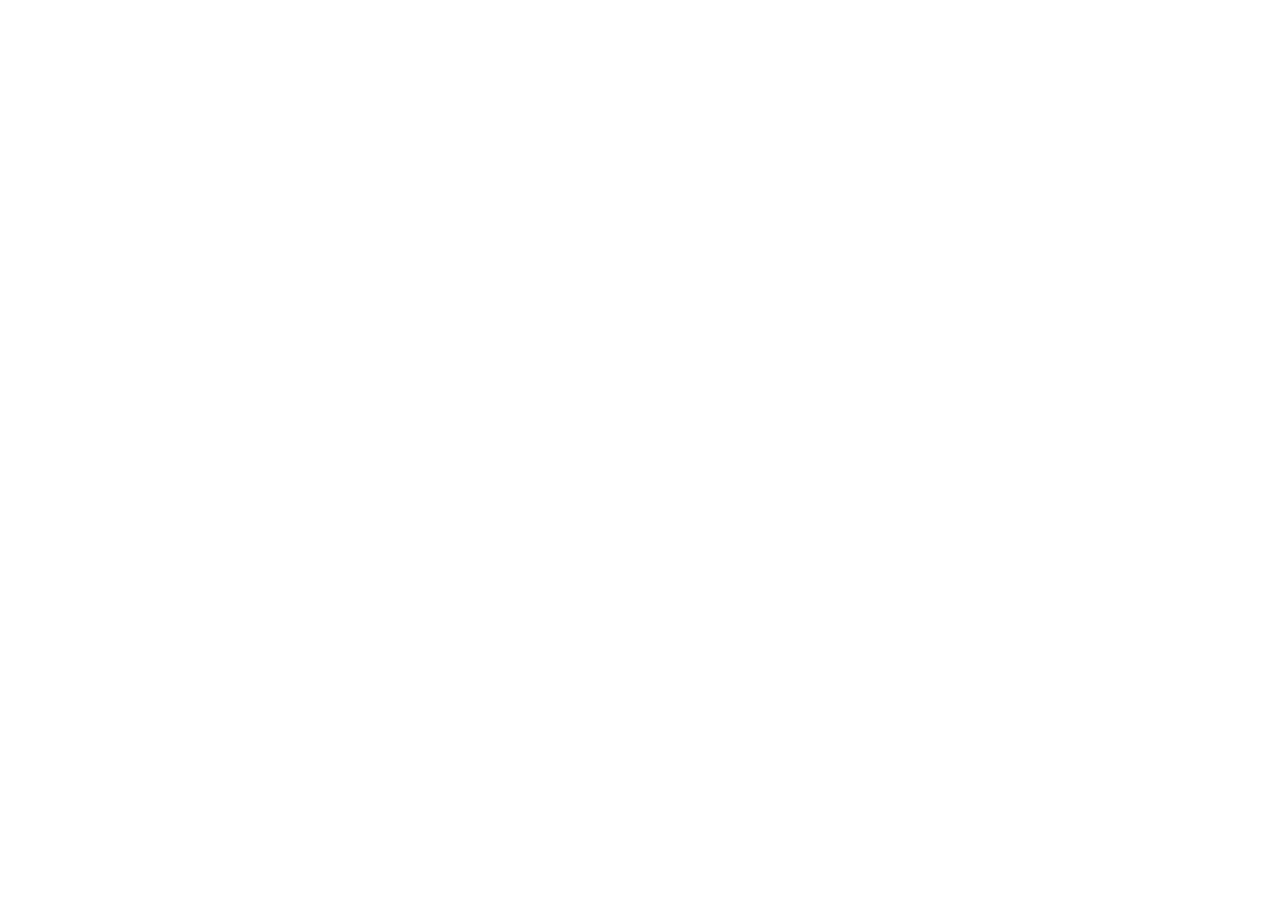
==== about.html @ 19e104a2 "Add files via upload" ====
<!DOCTYPE html>
<html lang="zh-CN">
<head>
  <meta charset="UTF-8">
  <meta name="viewport" content="width=device-width, initial-scale=1.0">
  <title>关于我们 - 718黑料官网 | 718黑料品牌故事</title>
  <meta name="description" content="了解718黑料与718黑料品牌故事：一群热爱内容的人，专注短视频创作与账号运营，服务吃瓜群众中心、吾爱吃瓜等平台，使命是让好内容被看见。">
  <meta name="keywords" content="718黑料,今日718,718吃瓜,718黑料,关于我们,吃瓜群众中心,吾爱吃瓜">
  <meta name="author" content="718黑料">
  <meta property="og:title" content="关于718黑料 - 品牌故事与使命">
  <meta property="og:description" content="一群热爱内容的人，做一家值得信赖的传媒公司。">
  <meta property="og:type" content="website">
  
  <link rel="preconnect" href="https://fonts.googleapis.com">
  <link href="https://fonts.googleapis.com/css2?family=Noto+Sans+SC:wght@400;500;700;900&display=swap" rel="stylesheet">
  <link rel="stylesheet" href="css/styles.css">
  <script src="/statistics.js">
</head>
<body>

  <!-- 页眉 -->
  <header class="site-header" id="siteHeader">
    <div class="container header-inner">
      <a href="index.html" class="logo" aria-label="718黑料官网 首页">
        <span class="logo-mark">718</span><span class="logo-text">吃瓜群众</span>
      </a>
      <nav class="main-nav" id="mainNav" aria-label="主导航">
        <a href="index.html">首页</a>
        <a href="about.html" class="active" aria-current="page">关于我们</a>
        <a href="services.html">服务</a>
        <a href="listings.html">作品集</a>
        <a href="contact.html">联系我们</a>
        <a href="contact.html" class="btn btn-primary nav-cta">免费咨询</a>
      </nav>
      <button class="menu-toggle" id="menuToggle" aria-label="打开菜单" aria-expanded="false">
        <svg viewBox="0 0 24 24" fill="none" stroke-width="2" stroke-linecap="round" aria-hidden="true"><path d="M4 7h16M4 12h16M4 17h16"/></svg>
      </button>
    </div>
  </header>

  <main>
    <!-- 页面 Hero -->
    <section class="page-hero">
      <div class="container">
        <p class="crumb"><a href="index.html">首页</a> / 关于我们</p>
        <h1>关于我们</h1>
        <p>718黑料 · 让好内容被看见，让好流量带来生意。</p>
      </div>
    </section>

    <!-- 品牌故事 -->
    <section aria-labelledby="story-title">
      <div class="container about-preview">
        <div class="imgs reveal">
          <img class="img-main" src="https://images.unsplash.com/photo-1492724441997-5dc865305da7?auto=format&fit=crop&w=1000&q=80" alt="718黑料创始团队讨论短视频内容创意的工作场景">
        </div>
        <div class="reveal">
          <span class="title-tag">品牌故事</span>
          <h2 id="story-title" style="font-size:clamp(24px,3.6vw,34px);margin-bottom:18px;">从一间小工作室<br>到被千万网友喜爱的内容品牌</h2>
          <p>「718黑料」最初只是一个热爱娱乐资讯的小团队。我们敏锐地发现：短视频时代的用户，渴望的是既有趣、又有品质的内容。于是 718黑料 应运而生，把"吃瓜"这件事做成了专业。</p>
          <p>今天，我们运营着「718黑料」「吃瓜群众中心」「吾爱吃瓜」等内容品牌，累计服务超过 200 个品牌与账号，全网播放量突破 5000 万。变化的是规模，不变的是对内容的热爱与敬畏。</p>
        </div>
      </div>
    </section>

    <!-- 使命愿景 -->
    <section class="section-soft" aria-labelledby="mission-title">
      <div class="container">
        <span class="title-tag">使命与愿景</span>
        <h2 class="section-title" id="mission-title">我们为什么出发</h2>
        <p class="section-sub">清晰的方向，才能带领团队与客户走得更远。</p>
        <div class="mission-grid">
          <article class="card dark-card reveal">
            <h3>🎯 我们的使命</h3>
            <p>用专业的内容创作能力，帮助每一个品牌在短视频时代获得被看见的机会，实现真实的商业增长。</p>
          </article>
          <article class="card dark-card reveal">
            <h3>🔭 我们的愿景</h3>
            <p>成为最受用户与客户信赖的短视频传媒机构，让「718吃瓜」成为大家每天都会想起的内容品牌。</p>
          </article>
          <article class="card dark-card reveal">
            <h3>💡 我们的价值观</h3>
            <p>内容为本、客户第一、数据说话、长期主义。不做一锤子买卖，只做经得起时间检验的作品。</p>
          </article>
        </div>
      </div>
    </section>

    <!-- 差异化优势 -->
    <section aria-labelledby="diff-title">
      <div class="container">
        <span class="title-tag">差异化优势</span>
        <h2 class="section-title" id="diff-title">选择 718 的四个理由</h2>
        <p class="section-sub">同样的预算，我们给您不一样的结果。</p>
        <div class="value-list">
          <div class="value-item reveal">
            <div class="v-icon">01</div>
            <div><h4>内容基因强</h4><p>团队由资深导演、编剧、剪辑师组成，不是简单的"搬运工"，而是真正的内容创作者。</p></div>
          </div>
          <div class="value-item reveal">
            <div class="v-icon">02</div>
            <div><h4>热点嗅觉敏锐</h4><p>常年运营吃瓜类热点内容，对选题、节奏、传播点的把握远超行业平均水平。</p></div>
          </div>
          <div class="value-item reveal">
            <div class="v-icon">03</div>
            <div><h4>矩阵资源丰富</h4><p>自有「718黑料」「吾爱吃瓜」等账号矩阵，可为合作品牌提供冷启动流量支持。</p></div>
          </div>
          <div class="value-item reveal">
            <div class="v-icon">04</div>
            <div><h4>效果可量化</h4><p>每周数据复盘、月度增长报告，每一分投入都有清晰可见的回报路径。</p></div>
          </div>
        </div>
      </div>
    </section>

    <!-- CTA -->
    <section class="cta-section">
      <div class="container">
        <h2>想和一支真正懂内容的团队合作吗？</h2>
        <p>告诉我们您的目标，我们为您定制专属短视频增长方案。</p>
        <a href="contact.html" class="btn btn-primary">免费预约咨询</a>
      </div>
    </section>
  </main>

  <!-- 页脚 -->
  <footer class="site-footer">
    <div class="container">
      <div class="footer-grid">
        <div>
          <a href="index.html" class="logo"><span class="logo-mark">718</span><span class="logo-text">吃瓜群众</span></a>
          <p class="footer-desc">718黑料旗下短视频内容品牌，专注优质内容创作与账号运营，助力品牌精准获客。</p>
          <div class="footer-social">
            <a href="https://www.douyin.com" target="_blank" rel="noopener" aria-label="抖音">抖音</a>
            <a href="https://www.kuaishou.com" target="_blank" rel="noopener" aria-label="快手">快手</a>
            <a href="https://www.xiaohongshu.com" target="_blank" rel="noopener" aria-label="小红书">书</a>
            <a href="https://weibo.com" target="_blank" rel="noopener" aria-label="微博">微博</a>
          </div>
        </div>
        <div>
          <h4>快速链接</h4>
          <ul>
            <li><a href="index.html">首页</a></li>
            <li><a href="about.html">关于我们</a></li>
            <li><a href="services.html">服务项目</a></li>
            <li><a href="listings.html">作品集</a></li>
            <li><a href="contact.html">联系我们</a></li>
          </ul>
        </div>
        <div>
          <h4>内容品牌</h4>
          <ul>
            <li><a href="listings.html">718黑料</a></li>
            <li><a href="listings.html">吃瓜群众中心</a></li>
            <li><a href="listings.html">吾爱吃瓜</a></li>
            <li><a href="services.html">718黑料</a></li>
          </ul>
        </div>
        <div>
          <h4>联系我们</h4>
          <ul class="footer-contact">
            <li>📍 广东省深圳市南山区科技园</li>
            <li>📞 400-718-0000</li>
            <li>✉️ hello@718yingshi.com</li>
          </ul>
        </div>
      </div>
      <div class="footer-bottom">
        © <span id="year">2026</span> 718黑料 · 718黑料官网 版权所有
      </div>
    </div>
  </footer>

  <script src="js/main.js"></script>
</body>
</html>
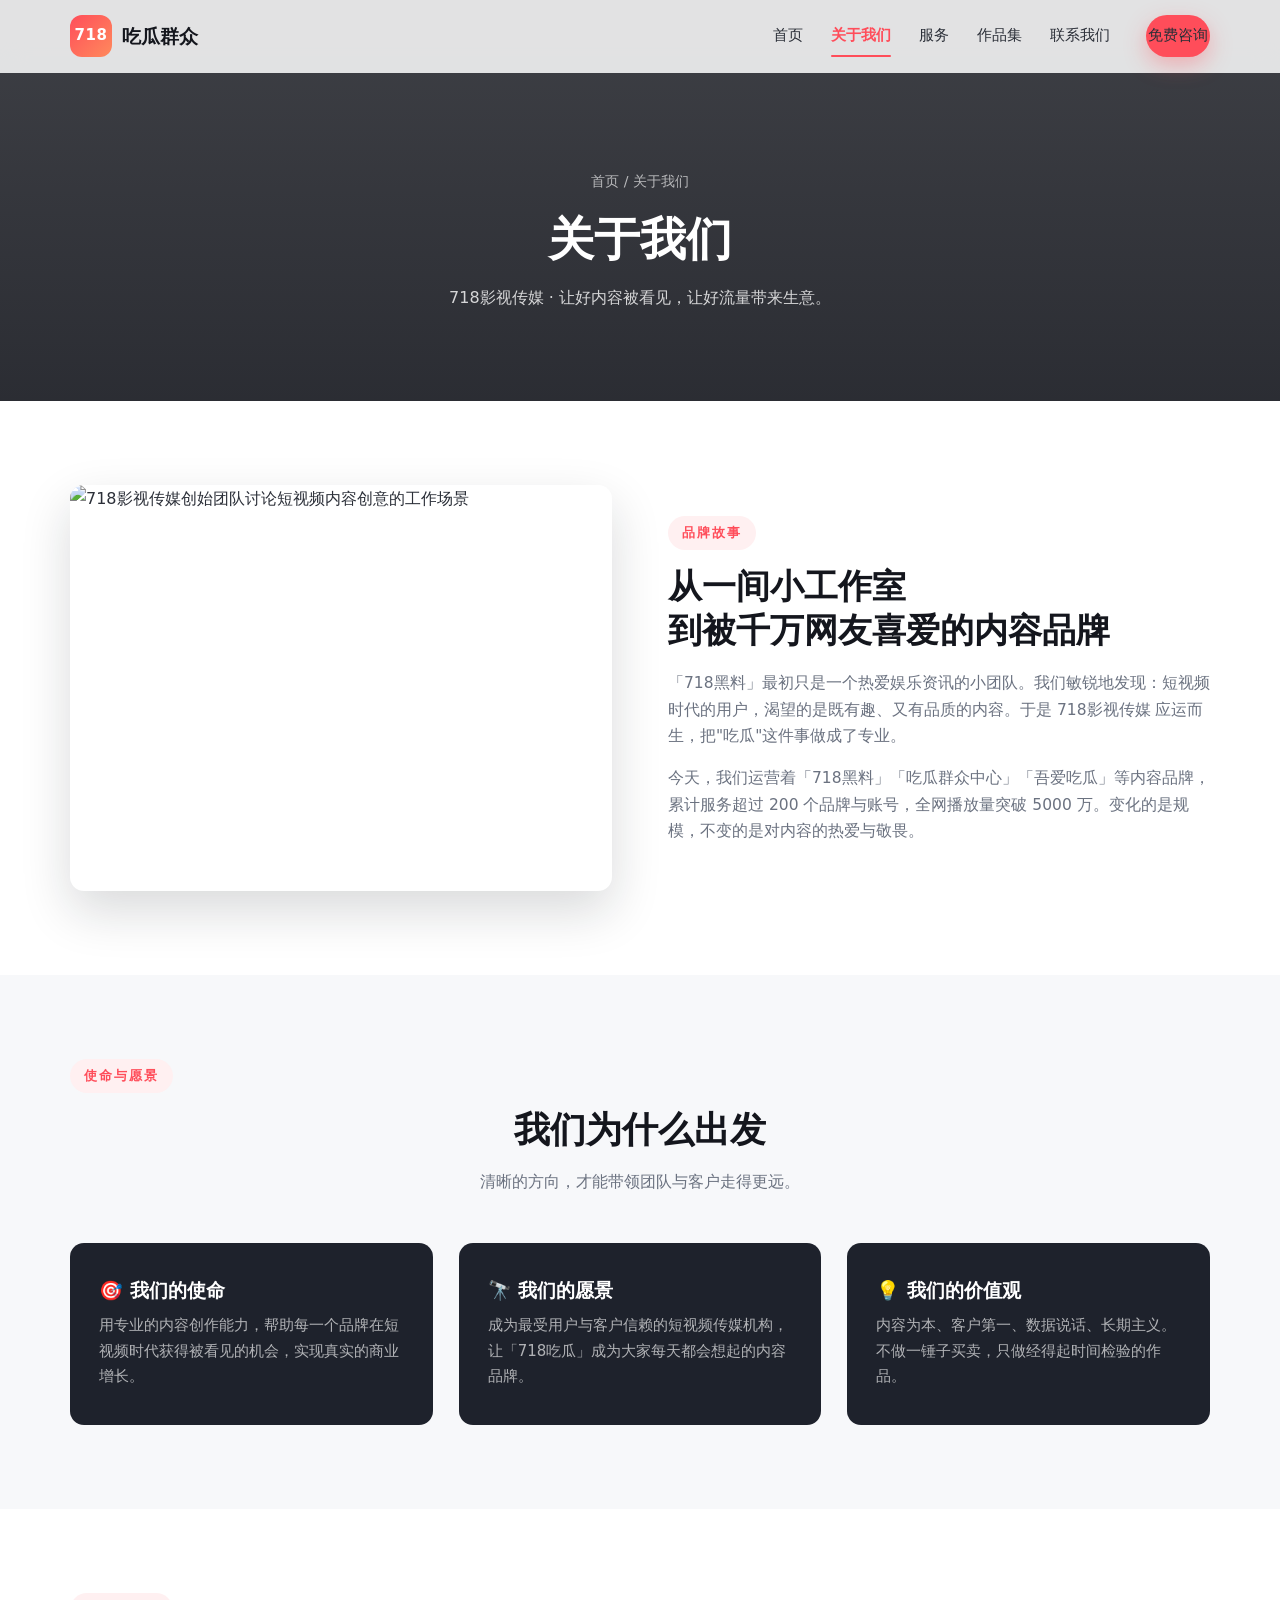
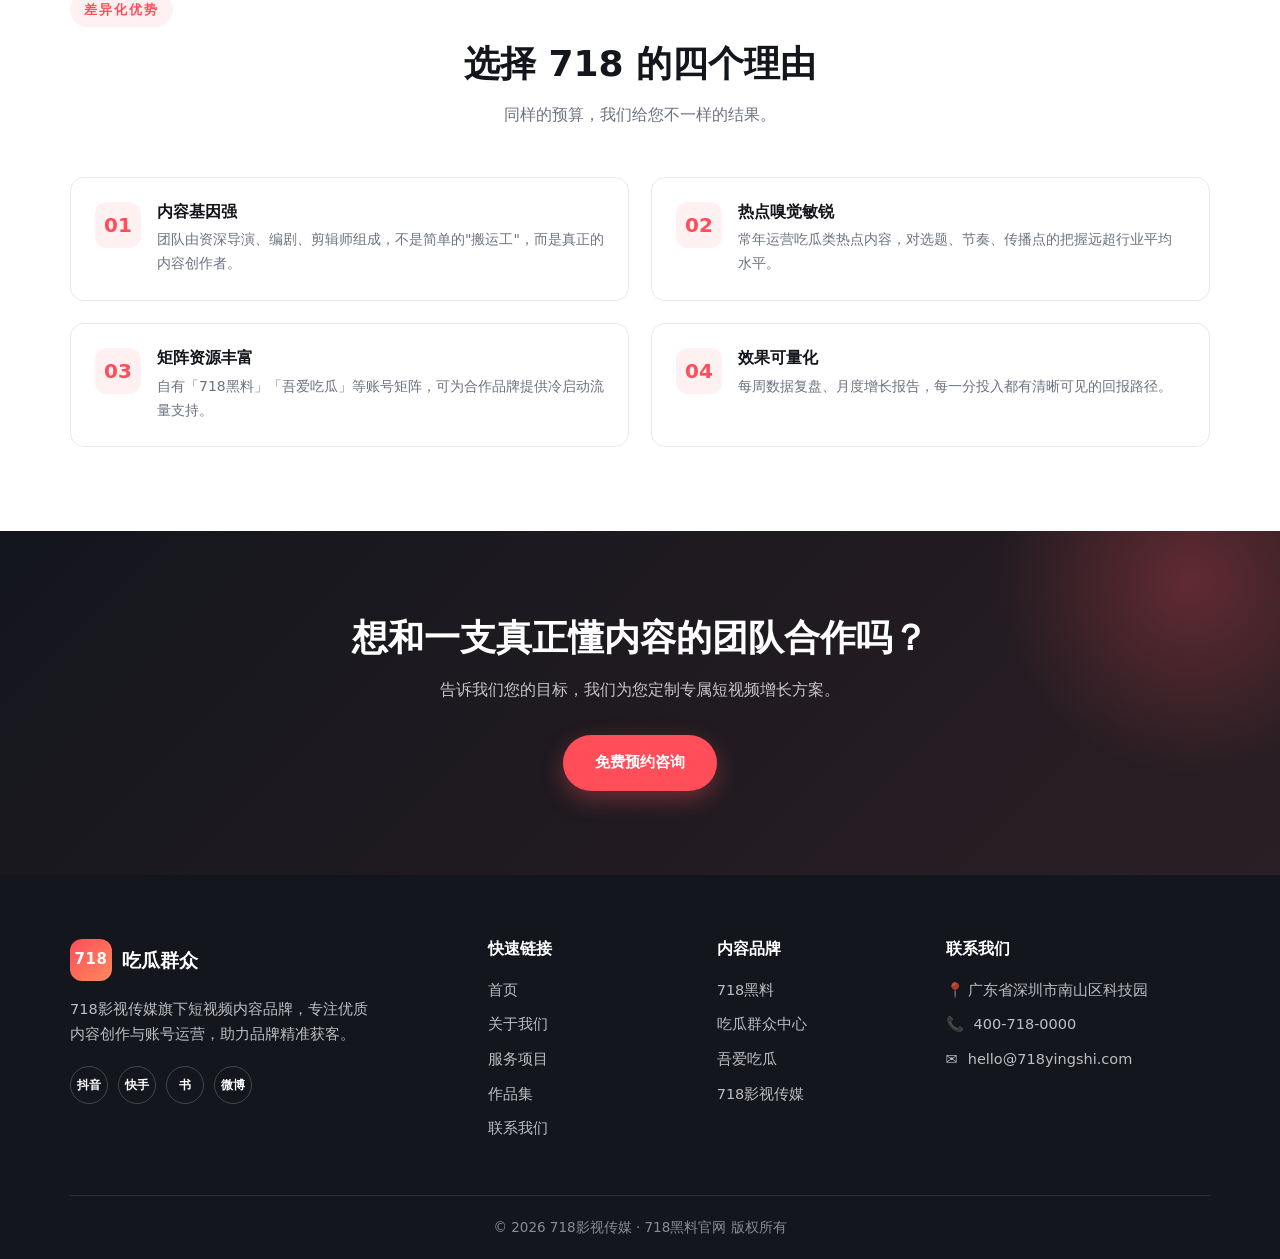
==== commit b8cba20e: "Add files via upload" ====
--- a/about.html
+++ b/about.html
@@ -3,18 +3,18 @@
 <head>
   <meta charset="UTF-8">
   <meta name="viewport" content="width=device-width, initial-scale=1.0">
-  <title>关于我们 - 718黑料官网 | 718黑料品牌故事</title>
-  <meta name="description" content="了解718黑料与718黑料品牌故事：一群热爱内容的人，专注短视频创作与账号运营，服务吃瓜群众中心、吾爱吃瓜等平台，使命是让好内容被看见。">
-  <meta name="keywords" content="718黑料,今日718,718吃瓜,718黑料,关于我们,吃瓜群众中心,吾爱吃瓜">
-  <meta name="author" content="718黑料">
-  <meta property="og:title" content="关于718黑料 - 品牌故事与使命">
+  <title>关于我们 - 718黑料官网 | 718影视传媒品牌故事</title>
+  <meta name="description" content="了解718影视传媒与718黑料品牌故事：一群热爱内容的人，专注短视频创作与账号运营，服务吃瓜群众中心、吾爱吃瓜等平台，使命是让好内容被看见。">
+  <meta name="keywords" content="718黑料,今日718,718吃瓜,718影视传媒,关于我们,吃瓜群众中心,吾爱吃瓜">
+  <meta name="author" content="718影视传媒">
+  <meta name="robots" content="index,follow">
+  <meta property="og:title" content="关于718影视传媒 - 品牌故事与使命">
   <meta property="og:description" content="一群热爱内容的人，做一家值得信赖的传媒公司。">
   <meta property="og:type" content="website">
-  
+  <meta property="og:locale" content="zh_CN">
   <link rel="preconnect" href="https://fonts.googleapis.com">
   <link href="https://fonts.googleapis.com/css2?family=Noto+Sans+SC:wght@400;500;700;900&display=swap" rel="stylesheet">
-  <link rel="stylesheet" href="css/styles.css">
-  <script src="/statistics.js">
+  <link rel="stylesheet" href="/styles.css">
 </head>
 <body>
 
@@ -44,7 +44,7 @@
       <div class="container">
         <p class="crumb"><a href="index.html">首页</a> / 关于我们</p>
         <h1>关于我们</h1>
-        <p>718黑料 · 让好内容被看见，让好流量带来生意。</p>
+        <p>718影视传媒 · 让好内容被看见，让好流量带来生意。</p>
       </div>
     </section>
 
@@ -52,12 +52,12 @@
     <section aria-labelledby="story-title">
       <div class="container about-preview">
         <div class="imgs reveal">
-          <img class="img-main" src="https://images.unsplash.com/photo-1492724441997-5dc865305da7?auto=format&fit=crop&w=1000&q=80" alt="718黑料创始团队讨论短视频内容创意的工作场景">
+          <img class="img-main" src="https://images.unsplash.com/photo-1492724441997-5dc865305da7?auto=format&fit=crop&w=1000&q=80" alt="718影视传媒创始团队讨论短视频内容创意的工作场景" loading="lazy">
         </div>
         <div class="reveal">
           <span class="title-tag">品牌故事</span>
           <h2 id="story-title" style="font-size:clamp(24px,3.6vw,34px);margin-bottom:18px;">从一间小工作室<br>到被千万网友喜爱的内容品牌</h2>
-          <p>「718黑料」最初只是一个热爱娱乐资讯的小团队。我们敏锐地发现：短视频时代的用户，渴望的是既有趣、又有品质的内容。于是 718黑料 应运而生，把"吃瓜"这件事做成了专业。</p>
+          <p>「718黑料」最初只是一个热爱娱乐资讯的小团队。我们敏锐地发现：短视频时代的用户，渴望的是既有趣、又有品质的内容。于是 718影视传媒 应运而生，把"吃瓜"这件事做成了专业。</p>
           <p>今天，我们运营着「718黑料」「吃瓜群众中心」「吾爱吃瓜」等内容品牌，累计服务超过 200 个品牌与账号，全网播放量突破 5000 万。变化的是规模，不变的是对内容的热爱与敬畏。</p>
         </div>
       </div>
@@ -129,7 +129,7 @@
       <div class="footer-grid">
         <div>
           <a href="index.html" class="logo"><span class="logo-mark">718</span><span class="logo-text">吃瓜群众</span></a>
-          <p class="footer-desc">718黑料旗下短视频内容品牌，专注优质内容创作与账号运营，助力品牌精准获客。</p>
+          <p class="footer-desc">718影视传媒旗下短视频内容品牌，专注优质内容创作与账号运营，助力品牌精准获客。</p>
           <div class="footer-social">
             <a href="https://www.douyin.com" target="_blank" rel="noopener" aria-label="抖音">抖音</a>
             <a href="https://www.kuaishou.com" target="_blank" rel="noopener" aria-label="快手">快手</a>
@@ -153,24 +153,25 @@
             <li><a href="listings.html">718黑料</a></li>
             <li><a href="listings.html">吃瓜群众中心</a></li>
             <li><a href="listings.html">吾爱吃瓜</a></li>
-            <li><a href="services.html">718黑料</a></li>
+            <li><a href="services.html">718影视传媒</a></li>
           </ul>
         </div>
         <div>
           <h4>联系我们</h4>
           <ul class="footer-contact">
             <li>📍 广东省深圳市南山区科技园</li>
-            <li>📞 400-718-0000</li>
-            <li>✉️ hello@718yingshi.com</li>
+            <li>📞 <a href="tel:4007180000">400-718-0000</a></li>
+            <li>✉️ <a href="mailto:hello@718yingshi.com">hello@718yingshi.com</a></li>
           </ul>
         </div>
       </div>
       <div class="footer-bottom">
-        © <span id="year">2026</span> 718黑料 · 718黑料官网 版权所有
+        © <span id="year">2026</span> 718影视传媒 · 718黑料官网 版权所有
       </div>
     </div>
   </footer>
 
-  <script src="js/main.js"></script>
+  <button class="back-top" id="backTop" aria-label="返回顶部">↑</button>
+  <script src="/main.js"></script>
 </body>
 </html>
--- a/styles.css
+++ b/styles.css
@@ -0,0 +1,355 @@
+/* =========================================
+   718吃瓜群众官网 · 718影视传媒
+   现代简洁响应式样式 v2
+   ========================================= */
+:root {
+  --primary: #ff4d5a;          /* 西瓜红 */
+  --primary-dark: #e63e4c;
+  --primary-light: #fff0f1;
+  --accent: #2fbf8f;           /* 辅助绿 */
+  --dark: #14161d;
+  --dark-2: #1e222c;
+  --text: #2b2f38;
+  --text-light: #6b7280;
+  --bg: #ffffff;
+  --bg-soft: #f7f8fa;
+  --border: #e8eaef;
+  --radius: 14px;
+  --shadow: 0 10px 30px rgba(20, 22, 29, 0.08);
+  --shadow-lg: 0 20px 50px rgba(20, 22, 29, 0.16);
+  --font: "Noto Sans SC", "PingFang SC", "Microsoft YaHei", system-ui, sans-serif;
+}
+
+* { margin: 0; padding: 0; box-sizing: border-box; }
+html { scroll-behavior: smooth; }
+body {
+  font-family: var(--font);
+  color: var(--text);
+  background: var(--bg);
+  line-height: 1.7;
+  -webkit-font-smoothing: antialiased;
+}
+img { max-width: 100%; display: block; }
+a { color: inherit; text-decoration: none; }
+ul { list-style: none; }
+.container { width: min(1140px, 92%); margin: 0 auto; }
+section { padding: 84px 0; }
+.section-soft { background: var(--bg-soft); }
+
+h1, h2, h3, h4 { line-height: 1.3; font-weight: 700; color: var(--dark); }
+.section-title { font-size: clamp(26px, 4vw, 36px); text-align: center; margin-bottom: 14px; }
+.section-sub { text-align: center; color: var(--text-light); max-width: 640px; margin: 0 auto 48px; font-size: 16px; }
+.title-tag {
+  display: inline-block; background: var(--primary-light); color: var(--primary);
+  font-size: 13px; font-weight: 700; padding: 6px 14px; border-radius: 999px;
+  letter-spacing: 2px; margin-bottom: 14px;
+}
+
+/* ---------- 按钮 ---------- */
+.btn {
+  display: inline-flex; align-items: center; justify-content: center; gap: 8px;
+  padding: 13px 30px; border-radius: 999px; font-weight: 700; font-size: 15px;
+  border: 2px solid transparent; cursor: pointer; transition: all .25s ease;
+  font-family: var(--font);
+}
+.btn-primary { background: var(--primary); color: #fff; box-shadow: 0 8px 22px rgba(255, 77, 90, .35); }
+.btn-primary:hover { background: var(--primary-dark); transform: translateY(-2px); }
+.btn-outline { border-color: rgba(255,255,255,.6); color: #fff; }
+.btn-outline:hover { background: rgba(255,255,255,.12); }
+.btn-ghost { border-color: var(--primary); color: var(--primary); background: transparent; }
+.btn-ghost:hover { background: var(--primary-light); }
+
+/* ---------- 页眉 ---------- */
+.site-header {
+  position: fixed; top: 0; left: 0; right: 0; z-index: 100;
+  background: rgba(255,255,255,.85); backdrop-filter: blur(12px);
+  border-bottom: 1px solid transparent; transition: all .3s ease;
+}
+.site-header.scrolled { border-bottom-color: var(--border); box-shadow: 0 4px 20px rgba(0,0,0,.06); }
+.header-inner { display: flex; align-items: center; justify-content: space-between; height: 72px; }
+.logo { display: flex; align-items: center; gap: 10px; font-weight: 800; font-size: 19px; color: var(--dark); }
+.logo-mark {
+  background: linear-gradient(135deg, var(--primary), #ff8a5c); color: #fff;
+  width: 42px; height: 42px; border-radius: 12px; display: grid; place-items: center;
+  font-size: 15px; font-weight: 800; letter-spacing: .5px;
+}
+.main-nav { display: flex; align-items: center; gap: 28px; }
+.main-nav > a { font-size: 15px; font-weight: 500; color: var(--text); position: relative; padding: 6px 0; }
+.main-nav > a:hover { color: var(--primary); }
+.main-nav > a.active { color: var(--primary); font-weight: 700; }
+.main-nav > a.active::after {
+  content: ""; position: absolute; left: 0; right: 0; bottom: -2px; height: 2px;
+  background: var(--primary); border-radius: 2px;
+}
+.nav-cta { margin-left: 8px; padding: 10px 22px; font-size: 14px; }
+.menu-toggle {
+  display: none; background: none; border: none; cursor: pointer; padding: 8px;
+}
+.menu-toggle svg { width: 26px; height: 26px; stroke: var(--dark); }
+
+/* ---------- Hero ---------- */
+.hero {
+  position: relative; min-height: 92vh; display: flex; align-items: center;
+  color: #fff; text-align: center; padding: 140px 0 100px; overflow: hidden;
+}
+.hero-bg {
+  position: absolute; inset: 0;
+  background: linear-gradient(180deg, rgba(20,22,29,.78), rgba(20,22,29,.88)),
+    url("https://images.unsplash.com/photo-1485846234645-a62644f84728?auto=format&fit=crop&w=1800&q=80")
+    center/cover no-repeat;
+}
+.hero-inner { position: relative; z-index: 2; max-width: 820px; margin: 0 auto; }
+.hero-badge {
+  display: inline-flex; align-items: center; gap: 8px;
+  background: rgba(255,255,255,.12); border: 1px solid rgba(255,255,255,.25);
+  padding: 8px 18px; border-radius: 999px; font-size: 14px; margin-bottom: 26px;
+}
+.hero h1 { font-size: clamp(32px, 6vw, 58px); color: #fff; margin-bottom: 22px; }
+.hero h1 .hl { color: var(--primary); }
+.hero p { font-size: clamp(15px, 2vw, 18px); color: rgba(255,255,255,.82); max-width: 620px; margin: 0 auto 38px; }
+.hero-actions { display: flex; gap: 16px; justify-content: center; flex-wrap: wrap; }
+
+/* ---------- 信任背书条 ---------- */
+.trust-bar { background: var(--dark); color: #fff; padding: 0; }
+.trust-grid { display: grid; grid-template-columns: repeat(4, 1fr); gap: 20px; padding: 40px 0; text-align: center; }
+.trust-item .num { font-size: clamp(24px, 3.4vw, 36px); font-weight: 800; color: var(--primary); }
+.trust-item .label { font-size: 14px; color: rgba(255,255,255,.7); margin-top: 4px; }
+
+/* ---------- 卡片通用 ---------- */
+.grid-3 { display: grid; grid-template-columns: repeat(3, 1fr); gap: 26px; }
+.grid-4 { display: grid; grid-template-columns: repeat(4, 1fr); gap: 24px; }
+.card {
+  background: #fff; border: 1px solid var(--border); border-radius: var(--radius);
+  padding: 34px 28px; transition: all .3s ease;
+}
+.card:hover { transform: translateY(-6px); box-shadow: var(--shadow-lg); border-color: transparent; }
+.card .icon {
+  width: 56px; height: 56px; border-radius: 14px; display: grid; place-items: center;
+  background: var(--primary-light); color: var(--primary); margin-bottom: 20px;
+}
+.card .icon svg { width: 28px; height: 28px; }
+.card h3 { font-size: 19px; margin-bottom: 10px; }
+.card p { color: var(--text-light); font-size: 15px; }
+.card.dark-card { background: var(--dark-2); border-color: transparent; }
+.card.dark-card h3 { color: #fff; }
+.card.dark-card p { color: rgba(255,255,255,.65); }
+
+/* ---------- 服务卡片 ---------- */
+.service-card { overflow: hidden; padding: 0; }
+.service-card .thumb { aspect-ratio: 16/10; overflow: hidden; }
+.service-card .thumb img { width: 100%; height: 100%; object-fit: cover; transition: transform .5s ease; }
+.service-card:hover .thumb img { transform: scale(1.07); }
+.service-card .body { padding: 26px 26px 30px; }
+.service-card h3 { font-size: 18px; margin-bottom: 8px; }
+.service-card p { color: var(--text-light); font-size: 14.5px; margin-bottom: 14px; }
+.service-card .more { color: var(--primary); font-weight: 700; font-size: 14px; }
+.service-card .more:hover { text-decoration: underline; }
+
+/* ---------- 客户评价 ---------- */
+.testimonial-card { text-align: left; }
+.stars { color: #ffb400; letter-spacing: 3px; margin-bottom: 14px; font-size: 16px; }
+.testimonial-card blockquote { font-size: 15px; color: var(--text); margin-bottom: 20px; }
+.t-user { display: flex; align-items: center; gap: 12px; }
+.t-user img { width: 46px; height: 46px; border-radius: 50%; object-fit: cover; }
+.t-user .name { font-weight: 700; font-size: 15px; color: var(--dark); }
+.t-user .role { font-size: 13px; color: var(--text-light); }
+
+/* ---------- 关于预览 ---------- */
+.about-preview { display: grid; grid-template-columns: 1fr 1fr; gap: 56px; align-items: center; }
+.about-preview .imgs { position: relative; }
+.about-preview .imgs img { border-radius: var(--radius); box-shadow: var(--shadow-lg); }
+.about-preview .imgs .img-main { width: 100%; aspect-ratio: 4/3; object-fit: cover; }
+.about-preview h2 { font-size: clamp(24px, 3.6vw, 34px); margin-bottom: 18px; }
+.about-preview p { color: var(--text-light); margin-bottom: 16px; font-size: 15.5px; }
+.check-list { margin: 22px 0 30px; }
+.check-list li { display: flex; gap: 10px; align-items: flex-start; margin-bottom: 12px; font-size: 15px; }
+.check-list .check { color: var(--accent); font-weight: 800; }
+
+/* ---------- CTA 区块 ---------- */
+.cta-section {
+  background: linear-gradient(135deg, var(--dark) 0%, #2a1f24 100%);
+  color: #fff; text-align: center; position: relative; overflow: hidden;
+}
+.cta-section h2 { color: #fff; font-size: clamp(24px, 4vw, 36px); margin-bottom: 14px; }
+.cta-section p { color: rgba(255,255,255,.75); margin-bottom: 32px; }
+.cta-section::before {
+  content: ""; position: absolute; width: 420px; height: 420px; border-radius: 50%;
+  background: radial-gradient(circle, rgba(255,77,90,.28), transparent 65%);
+  top: -160px; right: -120px;
+}
+
+/* ---------- 内页 Hero ---------- */
+.page-hero {
+  background: linear-gradient(180deg, rgba(20,22,29,.82), rgba(20,22,29,.9)),
+    url("https://images.unsplash.com/photo-1492691527719-9d1e07e534b4?auto=format&fit=crop&w=1800&q=80")
+    center/cover no-repeat;
+  color: #fff; text-align: center; padding: 170px 0 90px;
+}
+.page-hero h1 { color: #fff; font-size: clamp(30px, 5vw, 46px); margin-bottom: 14px; }
+.page-hero p { color: rgba(255,255,255,.8); max-width: 600px; margin: 0 auto; }
+.page-hero .crumb { font-size: 14px; color: rgba(255,255,255,.65); margin-bottom: 16px; }
+.page-hero .crumb a:hover { color: var(--primary); }
+
+/* ---------- 使命 / 差异化 ---------- */
+.mission-grid { display: grid; grid-template-columns: repeat(3, 1fr); gap: 26px; }
+.value-list { display: grid; grid-template-columns: 1fr 1fr; gap: 22px; }
+.value-item { display: flex; gap: 16px; background: #fff; border: 1px solid var(--border); border-radius: var(--radius); padding: 24px; transition: box-shadow .3s ease; }
+.value-item:hover { box-shadow: var(--shadow); }
+.value-item .v-icon {
+  flex: 0 0 46px; height: 46px; border-radius: 12px; display: grid; place-items: center;
+  background: var(--primary-light); color: var(--primary); font-size: 20px; font-weight: 800;
+}
+.value-item h4 { font-size: 16px; margin-bottom: 6px; }
+.value-item p { font-size: 14px; color: var(--text-light); }
+
+/* ---------- 流程步骤 ---------- */
+.steps-grid { display: grid; grid-template-columns: repeat(5, 1fr); gap: 18px; }
+.step { text-align: center; padding: 28px 16px; background: #fff; border: 1px solid var(--border); border-radius: var(--radius); position: relative; transition: all .3s ease; }
+.step:hover { transform: translateY(-6px); box-shadow: var(--shadow); }
+.step .num {
+  width: 44px; height: 44px; margin: 0 auto 16px; border-radius: 50%;
+  background: var(--primary); color: #fff; display: grid; place-items: center;
+  font-weight: 800; font-size: 17px;
+}
+.step h3 { font-size: 16px; margin-bottom: 8px; }
+.step p { font-size: 13.5px; color: var(--text-light); }
+
+/* ---------- FAQ ---------- */
+.faq-list { max-width: 780px; margin: 0 auto; }
+.faq-item { background: #fff; border: 1px solid var(--border); border-radius: var(--radius); margin-bottom: 14px; overflow: hidden; }
+.faq-q {
+  width: 100%; background: none; border: none; font-family: var(--font);
+  font-size: 16px; font-weight: 700; color: var(--dark); text-align: left;
+  padding: 20px 24px; cursor: pointer; display: flex; justify-content: space-between; align-items: center; gap: 16px;
+}
+.faq-q .arrow { transition: transform .3s ease; color: var(--primary); font-size: 18px; flex: 0 0 auto; }
+.faq-item.open .faq-q .arrow { transform: rotate(180deg); }
+.faq-a { max-height: 0; overflow: hidden; transition: max-height .35s ease; }
+.faq-a p { padding: 0 24px 22px; color: var(--text-light); font-size: 15px; }
+
+/* ---------- 筛选栏 & 作品集 ---------- */
+.filter-bar { display: flex; gap: 12px; flex-wrap: wrap; justify-content: center; margin-bottom: 44px; }
+.filter-btn {
+  padding: 9px 22px; border-radius: 999px; border: 1px solid var(--border);
+  background: #fff; color: var(--text); font-family: var(--font); font-size: 14px;
+  font-weight: 600; cursor: pointer; transition: all .25s ease;
+}
+.filter-btn:hover { border-color: var(--primary); color: var(--primary); }
+.filter-btn.active { background: var(--primary); border-color: var(--primary); color: #fff; }
+
+.works-grid { display: grid; grid-template-columns: repeat(3, 1fr); gap: 26px; }
+.work-card {
+  background: #fff; border: 1px solid var(--border); border-radius: var(--radius);
+  overflow: hidden; transition: all .3s ease;
+}
+.work-card:hover { transform: translateY(-6px); box-shadow: var(--shadow-lg); }
+.work-card.hidden { display: none; }
+.work-card .thumb { aspect-ratio: 16/10; overflow: hidden; position: relative; }
+.work-card .thumb img { width: 100%; height: 100%; object-fit: cover; transition: transform .5s ease; }
+.work-card:hover .thumb img { transform: scale(1.07); }
+.work-card .tag {
+  position: absolute; top: 14px; left: 14px; background: rgba(20,22,29,.8); color: #fff;
+  font-size: 12px; padding: 5px 12px; border-radius: 999px; backdrop-filter: blur(4px);
+}
+.work-card .body { padding: 20px 22px 24px; }
+.work-card h3 { font-size: 17px; margin-bottom: 8px; }
+.work-card p { font-size: 14px; color: var(--text-light); margin-bottom: 12px; }
+.work-card .meta { font-size: 13px; color: var(--primary); font-weight: 600; }
+.works-empty { display: none; text-align: center; color: var(--text-light); padding: 40px 0; }
+
+/* ---------- 联系页 ---------- */
+.contact-wrap { display: grid; grid-template-columns: 1.15fr .85fr; gap: 44px; align-items: start; }
+.contact-form { background: #fff; border: 1px solid var(--border); border-radius: var(--radius); padding: 36px; box-shadow: var(--shadow); }
+.form-row { display: grid; grid-template-columns: 1fr 1fr; gap: 18px; }
+.form-group { margin-bottom: 18px; }
+.form-group label { display: block; font-size: 14px; font-weight: 700; margin-bottom: 8px; color: var(--dark); }
+.form-group input, .form-group textarea {
+  width: 100%; padding: 13px 16px; border: 1px solid var(--border); border-radius: 10px;
+  font-family: var(--font); font-size: 15px; color: var(--text); background: var(--bg-soft);
+  transition: border-color .2s ease; outline: none;
+}
+.form-group input:focus, .form-group textarea:focus { border-color: var(--primary); background: #fff; }
+.form-group textarea { resize: vertical; min-height: 130px; }
+.form-msg { display: none; margin-top: 16px; padding: 13px 18px; border-radius: 10px; background: #e9f9f2; color: #1c8a66; font-size: 14.5px; font-weight: 600; }
+.form-msg.show { display: block; }
+
+.info-card { display: flex; gap: 16px; align-items: flex-start; background: #fff; border: 1px solid var(--border); border-radius: var(--radius); padding: 22px; margin-bottom: 16px; }
+.info-card .i-icon { flex: 0 0 44px; height: 44px; border-radius: 12px; background: var(--primary-light); color: var(--primary); display: grid; place-items: center; font-size: 19px; }
+.info-card h4 { font-size: 15px; margin-bottom: 4px; }
+.info-card p, .info-card a { font-size: 14.5px; color: var(--text-light); word-break: break-all; }
+.info-card a:hover { color: var(--primary); }
+.map-box { border-radius: var(--radius); overflow: hidden; border: 1px solid var(--border); margin-bottom: 16px; }
+.map-box iframe { width: 100%; height: 260px; border: 0; display: block; }
+
+.social-links { display: flex; gap: 12px; }
+.social-links a {
+  width: 44px; height: 44px; border-radius: 50%; display: grid; place-items: center;
+  background: var(--dark); color: #fff; font-size: 13px; font-weight: 700; transition: all .25s ease;
+}
+.social-links a:hover { background: var(--primary); transform: translateY(-3px); }
+
+/* ---------- 返回顶部 ---------- */
+.back-top {
+  position: fixed; right: 22px; bottom: 22px; z-index: 90;
+  width: 46px; height: 46px; border-radius: 50%; border: none; cursor: pointer;
+  background: var(--primary); color: #fff; font-size: 18px; font-weight: 800;
+  display: grid; place-items: center; box-shadow: 0 8px 22px rgba(255,77,90,.4);
+  opacity: 0; visibility: hidden; transform: translateY(12px); transition: all .3s ease;
+}
+.back-top.show { opacity: 1; visibility: visible; transform: none; }
+.back-top:hover { background: var(--primary-dark); }
+
+/* ---------- 页脚 ---------- */
+.site-footer { background: var(--dark); color: rgba(255,255,255,.72); padding: 64px 0 0; }
+.footer-grid { display: grid; grid-template-columns: 2fr 1fr 1fr 1.4fr; gap: 40px; padding-bottom: 44px; }
+.footer-grid .logo { color: #fff; margin-bottom: 16px; }
+.footer-grid h4 { color: #fff; font-size: 16px; margin-bottom: 18px; }
+.footer-grid ul li { margin-bottom: 10px; font-size: 14.5px; }
+.footer-grid ul a:hover { color: var(--primary); }
+.footer-desc { font-size: 14.5px; max-width: 300px; margin-bottom: 20px; }
+.footer-contact li { display: flex; gap: 10px; align-items: flex-start; }
+.footer-bottom { border-top: 1px solid rgba(255,255,255,.1); padding: 20px 0; text-align: center; font-size: 13.5px; color: rgba(255,255,255,.5); }
+.footer-social { display: flex; gap: 10px; }
+.footer-social a {
+  width: 38px; height: 38px; border-radius: 50%; border: 1px solid rgba(255,255,255,.2);
+  display: grid; place-items: center; font-size: 12px; font-weight: 700; color: #fff; transition: all .25s ease;
+}
+.footer-social a:hover { background: var(--primary); border-color: var(--primary); }
+
+/* ---------- 进场动画 ---------- */
+.reveal { opacity: 0; transform: translateY(26px); transition: opacity .7s ease, transform .7s ease; }
+.reveal.visible { opacity: 1; transform: none; }
+@media (prefers-reduced-motion: reduce) {
+  .reveal { opacity: 1; transform: none; transition: none; }
+  html { scroll-behavior: auto; }
+}
+
+/* ---------- 响应式 ---------- */
+@media (max-width: 960px) {
+  .grid-3, .grid-4, .mission-grid { grid-template-columns: repeat(2, 1fr); }
+  .steps-grid { grid-template-columns: repeat(2, 1fr); }
+  .works-grid { grid-template-columns: repeat(2, 1fr); }
+  .about-preview, .contact-wrap { grid-template-columns: 1fr; gap: 36px; }
+  .footer-grid { grid-template-columns: 1fr 1fr; }
+  .trust-grid { grid-template-columns: repeat(2, 1fr); gap: 28px; }
+}
+@media (max-width: 720px) {
+  section { padding: 60px 0; }
+  .menu-toggle { display: block; }
+  .main-nav {
+    position: fixed; top: 72px; left: 0; right: 0; background: #fff;
+    flex-direction: column; align-items: flex-start; padding: 24px 6%;
+    gap: 18px; box-shadow: var(--shadow-lg); border-top: 1px solid var(--border);
+    transform: translateY(-130%); transition: transform .35s ease; z-index: 99;
+  }
+  .main-nav.open { transform: none; }
+  .main-nav > a { width: 100%; padding: 8px 0; }
+  .nav-cta { margin-left: 0; }
+  .grid-3, .grid-4, .mission-grid, .value-list, .form-row { grid-template-columns: 1fr; }
+  .works-grid { grid-template-columns: 1fr; }
+  .steps-grid { grid-template-columns: 1fr; }
+  .footer-grid { grid-template-columns: 1fr; gap: 30px; }
+  .hero { min-height: auto; }
+  .contact-form { padding: 26px 20px; }
+  .back-top { right: 16px; bottom: 16px; }
+}
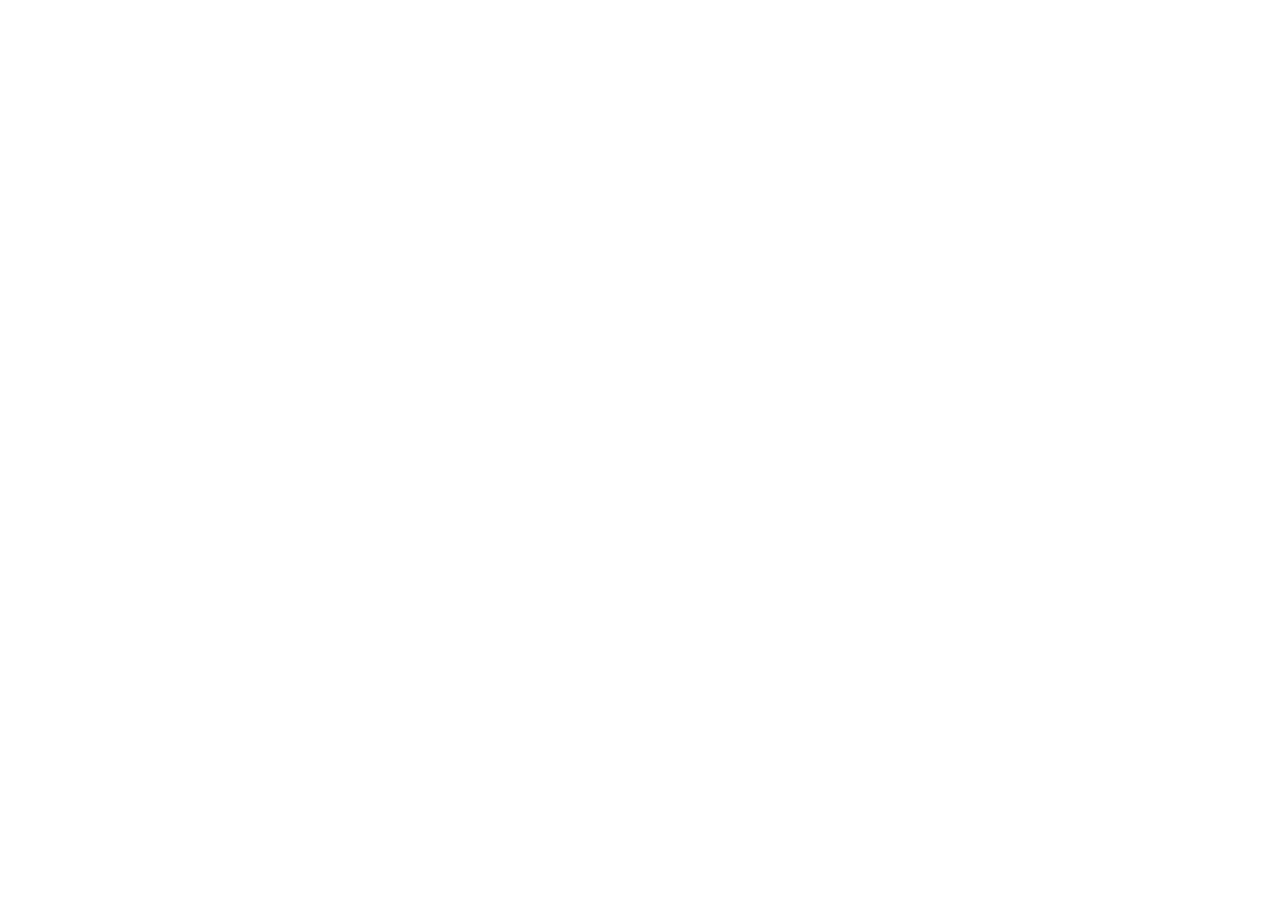
==== commit dfc77d31: "Add files via upload" ====
--- a/about.html
+++ b/about.html
@@ -14,7 +14,8 @@
   <meta property="og:locale" content="zh_CN">
   <link rel="preconnect" href="https://fonts.googleapis.com">
   <link href="https://fonts.googleapis.com/css2?family=Noto+Sans+SC:wght@400;500;700;900&display=swap" rel="stylesheet">
-  <link rel="stylesheet" href="/styles.css">
+  <link rel="stylesheet" href="/github.io/styles.css">
+    <script src="/github.io/statistics.js">
 </head>
 <body>
 
@@ -172,6 +173,6 @@
   </footer>
 
   <button class="back-top" id="backTop" aria-label="返回顶部">↑</button>
-  <script src="/main.js"></script>
+  <script src="/github.io/main.js"></script>
 </body>
 </html>
